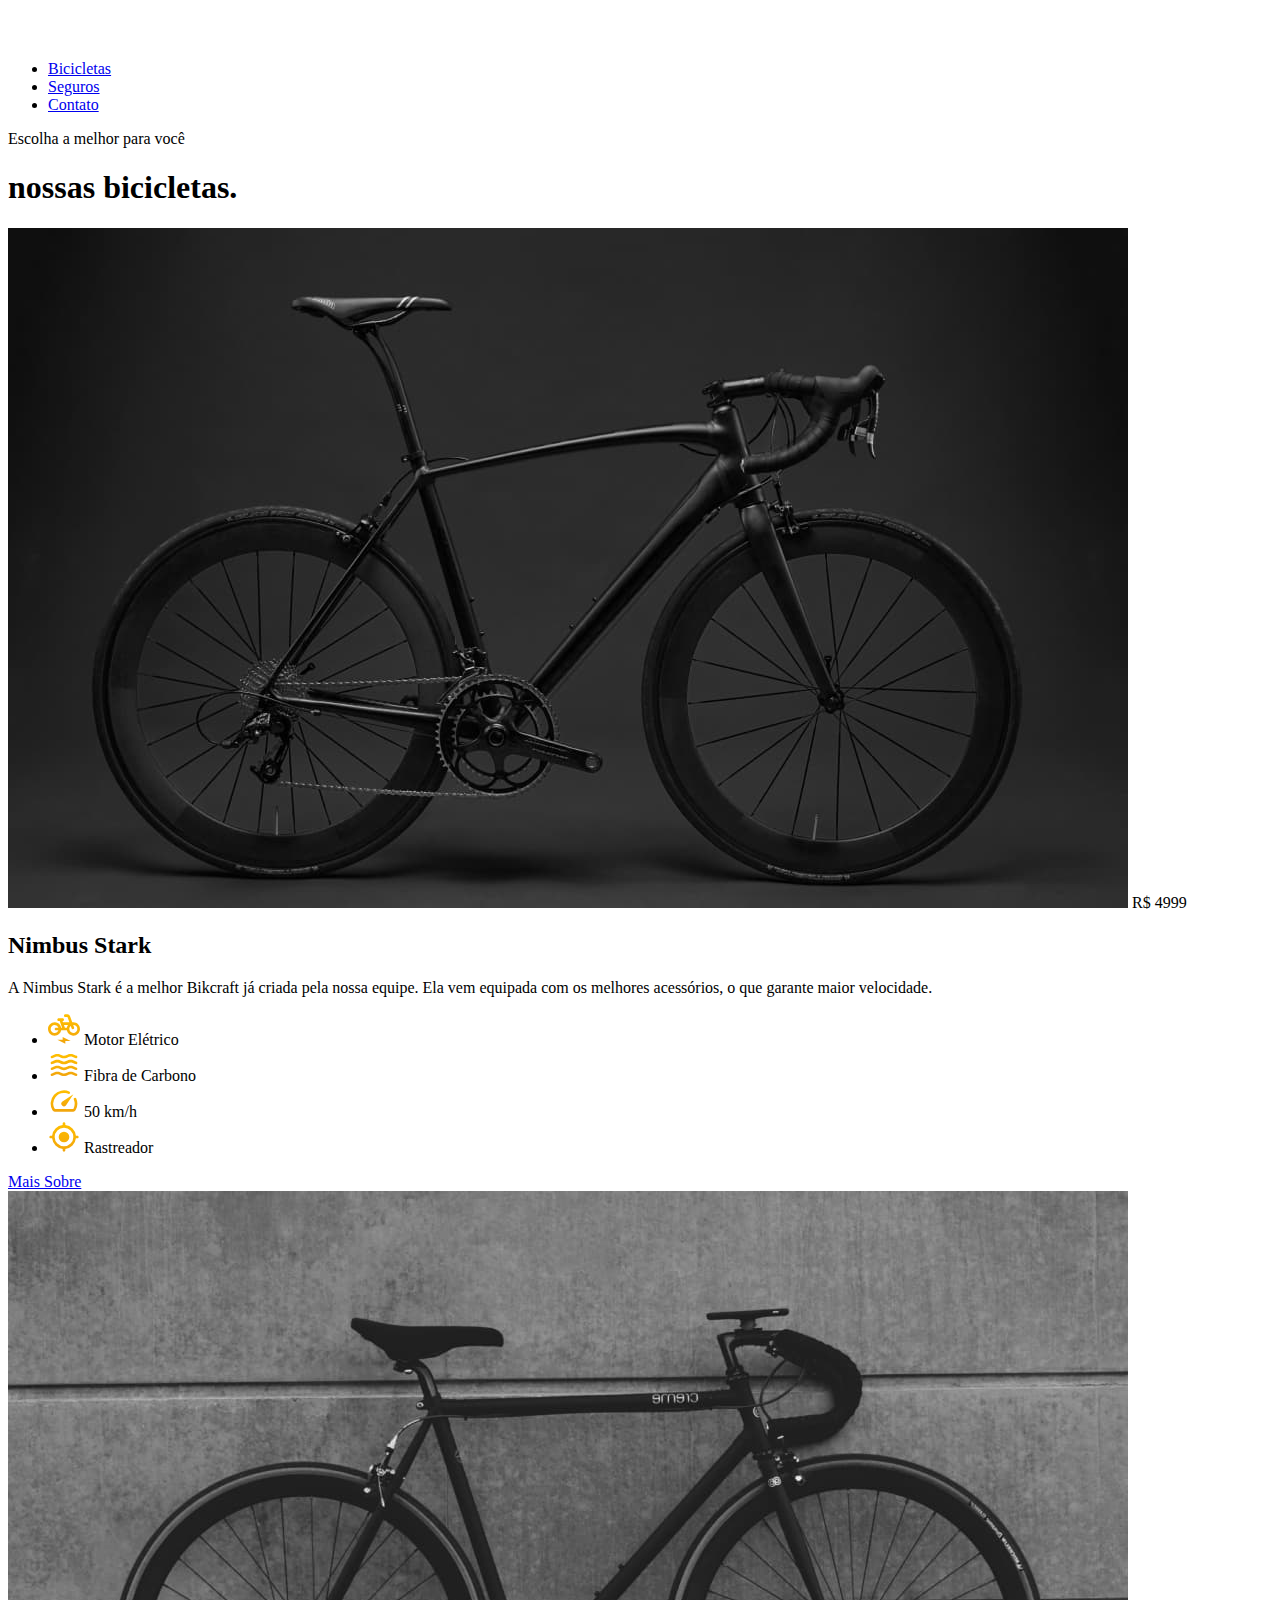
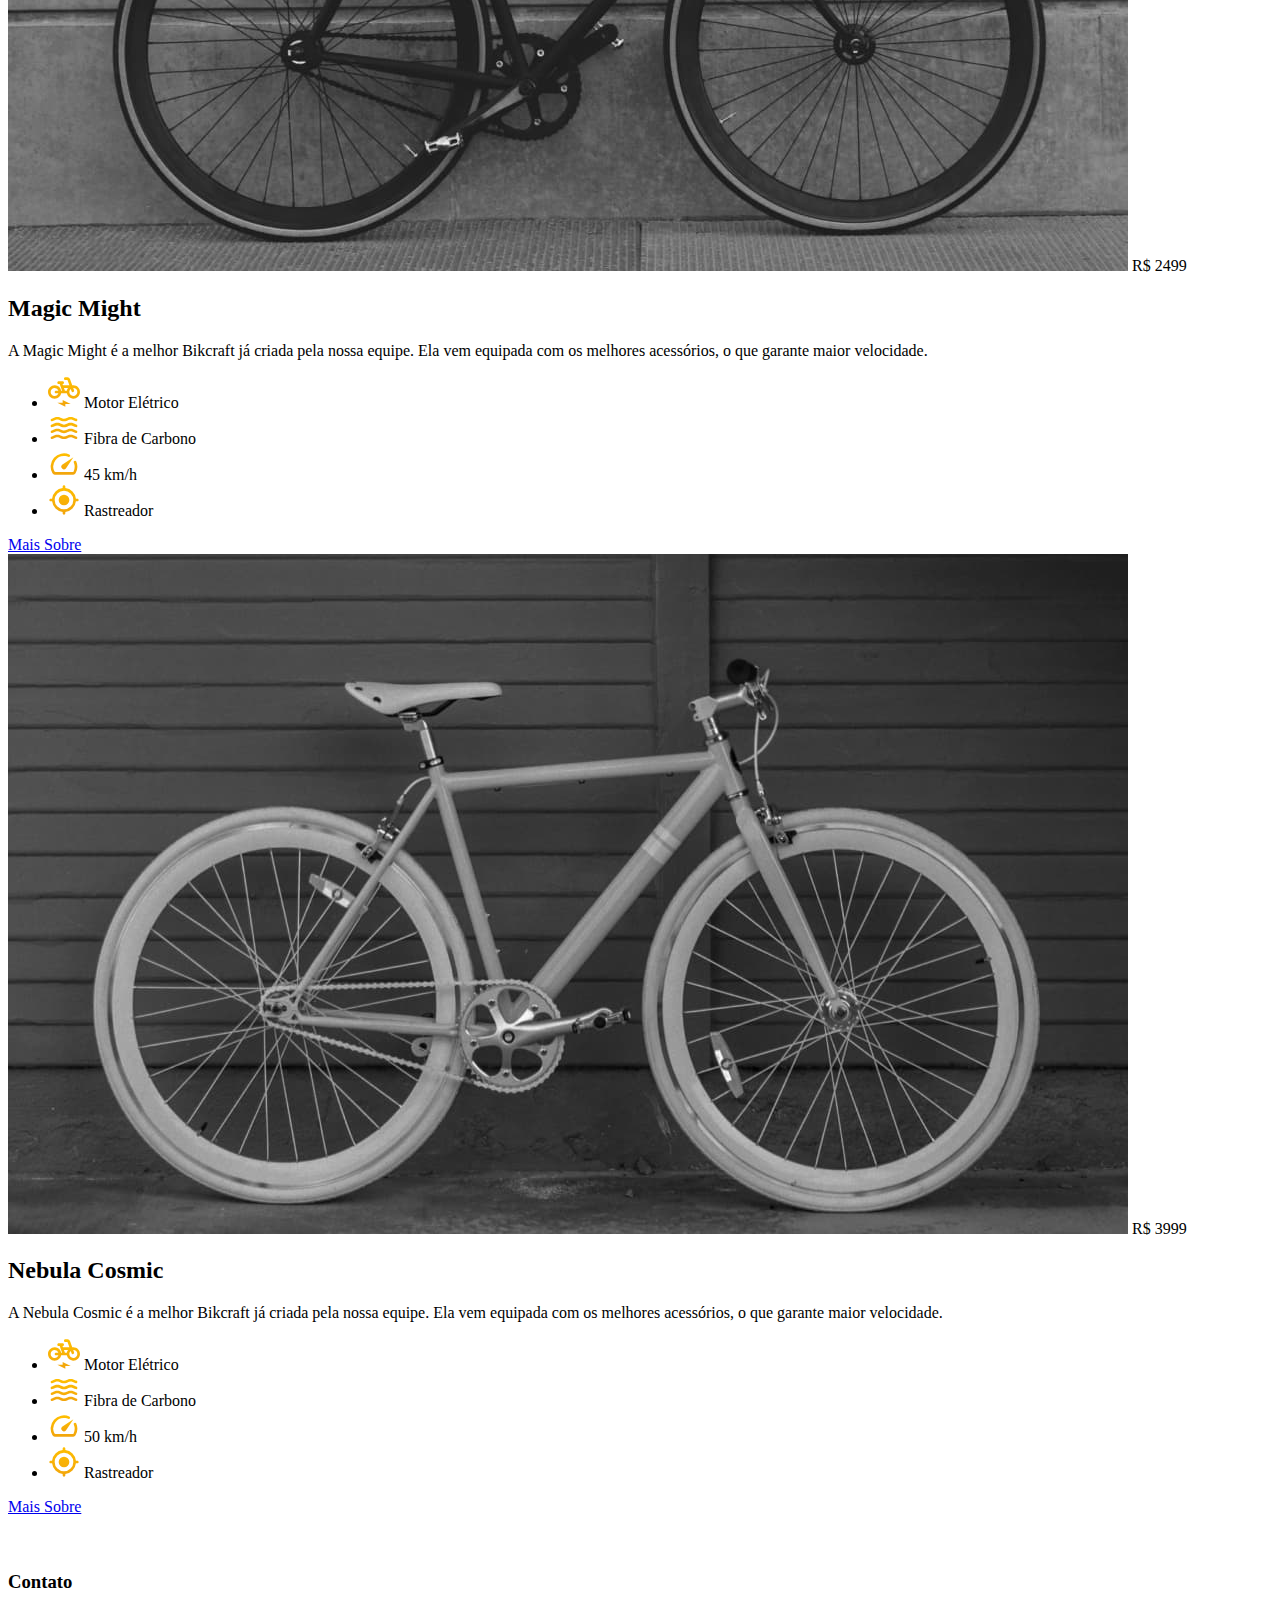
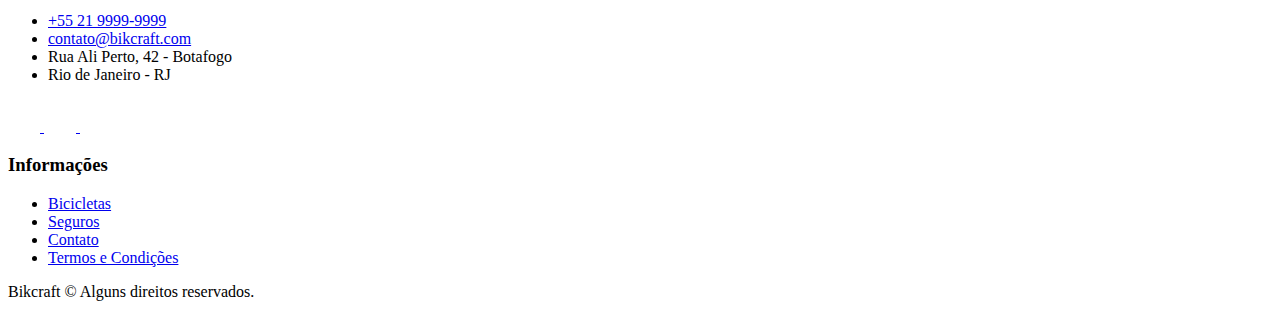
==== bicicletas.html @ 9d9d319c "feat:updates in project" ====
<!DOCTYPE html>
<html lang="pt-br">
  <head>
    <meta charset="UTF-8" />
    <meta name="viewport" content="width=device-width, initial-scale=1.0" />

    <title>Bicicletas | Bikcraft</title>
    <meta name="description" content="Bicicletas" />

    <link rel="stylesheet" href="./css/style.css" />
  </head>

  <body id="bicicletas">
    <header class="header-bg">
      <div class="header container">
        <a href="./">
          <img src="./img/bikcraft.svg" alt="Bikcraft" />
        </a>

        <nav aria-label="primaria">
          <ul class="header-menu font-1-m cor-0">
            <li><a href="./bicicletas.html">Bicicletas</a></li>
            <li><a href="./seguros.html">Seguros</a></li>
            <li><a href="./contato.html">Contato</a></li>
          </ul>
        </nav>
      </div>
    </header>

    <main>
      <div class="titulo-bg">
        <div class="titulo container">
          <p class="font-2-l-b cor-5">Escolha a melhor para você</p>
          <h1 class="font-1-xxl cor-0">
            nossas bicicletas<span class="cor-p1">.</span>
          </h1>
        </div>
      </div>

      <div class="bicicletas container">
        <div class="bicicletas-imagem">
          <img src="./img/bicicletas/nimbus.jpg" alt="Bicicleta preta" />
          <span class="font-2-m cor-0">R$ 4999</span>
        </div>
        <div class="bicicletas-conteudo">
          <h2 class="font-1-xl">Nimbus Stark</h2>
          <p class="font-2-s cor-8">
            A Nimbus Stark é a melhor Bikcraft já criada pela nossa equipe. Ela
            vem equipada com os melhores acessórios, o que garante maior
            velocidade.
          </p>
          <ul class="font-1-m cor-8">
            <li>
              <img src="./img/icones/eletrica.svg" alt="" />
              Motor Elétrico
            </li>
            <li>
              <img src="./img/icones/carbono.svg" alt="" />
              Fibra de Carbono
            </li>
            <li>
              <img src="./img/icones/velocidade.svg" alt="" />
              50 km/h
            </li>
            <li>
              <img src="./img/icones/rastreador.svg" alt="" />
              Rastreador
            </li>
          </ul>
          <a class="botao seta" href="./bicicletas/nimbus.html">Mais Sobre</a>
        </div>
      </div>

      <div class="bicicletas-bg">
        <div class="bicicletas container">
          <div class="bicicletas-imagem">
            <img src="./img/bicicletas/magic.jpg" alt="Bicicleta preta" />
            <span class="font-2-m cor-0">R$ 2499</span>
          </div>
          <div class="bicicletas-conteudo">
            <h2 class="font-1-xl cor-0">Magic Might</h2>
            <p class="font-2-s cor-5">
              A Magic Might é a melhor Bikcraft já criada pela nossa equipe. Ela
              vem equipada com os melhores acessórios, o que garante maior
              velocidade.
            </p>
            <ul class="font-1-m cor-5">
              <li>
                <img src="./img/icones/eletrica.svg" alt="" />
                Motor Elétrico
              </li>
              <li>
                <img src="./img/icones/carbono.svg" alt="" />
                Fibra de Carbono
              </li>
              <li>
                <img src="./img/icones/velocidade.svg" alt="" />
                45 km/h
              </li>
              <li>
                <img src="./img/icones/rastreador.svg" alt="" />
                Rastreador
              </li>
            </ul>
            <a class="botao seta" href="./bicicletas/magic.html">Mais Sobre</a>
          </div>
        </div>
      </div>

      <div class="bicicletas container">
        <div class="bicicletas-imagem">
          <img src="./img/bicicletas/nebula.jpg" alt="Bicicleta preta" />
          <span class="font-2-m cor-0">R$ 3999</span>
        </div>
        <div class="bicicletas-conteudo">
          <h2 class="font-1-xl">Nebula Cosmic</h2>
          <p class="font-2-s cor-8">
            A Nebula Cosmic é a melhor Bikcraft já criada pela nossa equipe. Ela
            vem equipada com os melhores acessórios, o que garante maior
            velocidade.
          </p>
          <ul class="font-1-m cor-8">
            <li>
              <img src="./img/icones/eletrica.svg" alt="" />
              Motor Elétrico
            </li>
            <li>
              <img src="./img/icones/carbono.svg" alt="" />
              Fibra de Carbono
            </li>
            <li>
              <img src="./img/icones/velocidade.svg" alt="" />
              50 km/h
            </li>
            <li>
              <img src="./img/icones/rastreador.svg" alt="" />
              Rastreador
            </li>
          </ul>
          <a class="botao seta" href="./bicicletas/nebula.html">Mais Sobre</a>
        </div>
      </div>
    </main>

    <footer class="footer-bg">
      <div class="footer container">
        <img src="./img/bikcraft.svg" alt="Bikcraft" />
        <div class="footer-contato">
          <h3 class="font-2-l-b cor-0">Contato</h3>
          <ul class="font-2-m cor-5">
            <li><a href="tel:+552199999999">+55 21 9999-9999</a></li>
            <li>
              <a href="mailto:contato@bikcraft.com">contato@bikcraft.com</a>
            </li>
            <li>Rua Ali Perto, 42 - Botafogo</li>
            <li>Rio de Janeiro - RJ</li>
          </ul>
          <div class="footer-redes">
            <a href="./">
              <img src="./img/redes/instagram.svg" alt="Instagram" />
            </a>
            <a href="./">
              <img src="./img/redes/facebook.svg" alt="Facebook" />
            </a>
            <a href="./">
              <img src="./img/redes/youtube.svg" alt="Youtube" />
            </a>
          </div>
        </div>
        <div class="footer-informacoes">
          <h3 class="font-2-l-b cor-0">Informações</h3>
          <nav>
            <ul class="font-1-m cor-5">
              <li><a href="./bicicletas.html">Bicicletas</a></li>
              <li><a href="./seguros.html">Seguros</a></li>
              <li><a href="./contato.html">Contato</a></li>
              <li><a href="./termos.html">Termos e Condições</a></li>
            </ul>
          </nav>
        </div>
        <p class="footer-copy font-2-m cor-6">
          Bikcraft © Alguns direitos reservados.
        </p>
      </div>
    </footer>
  </body>
</html>
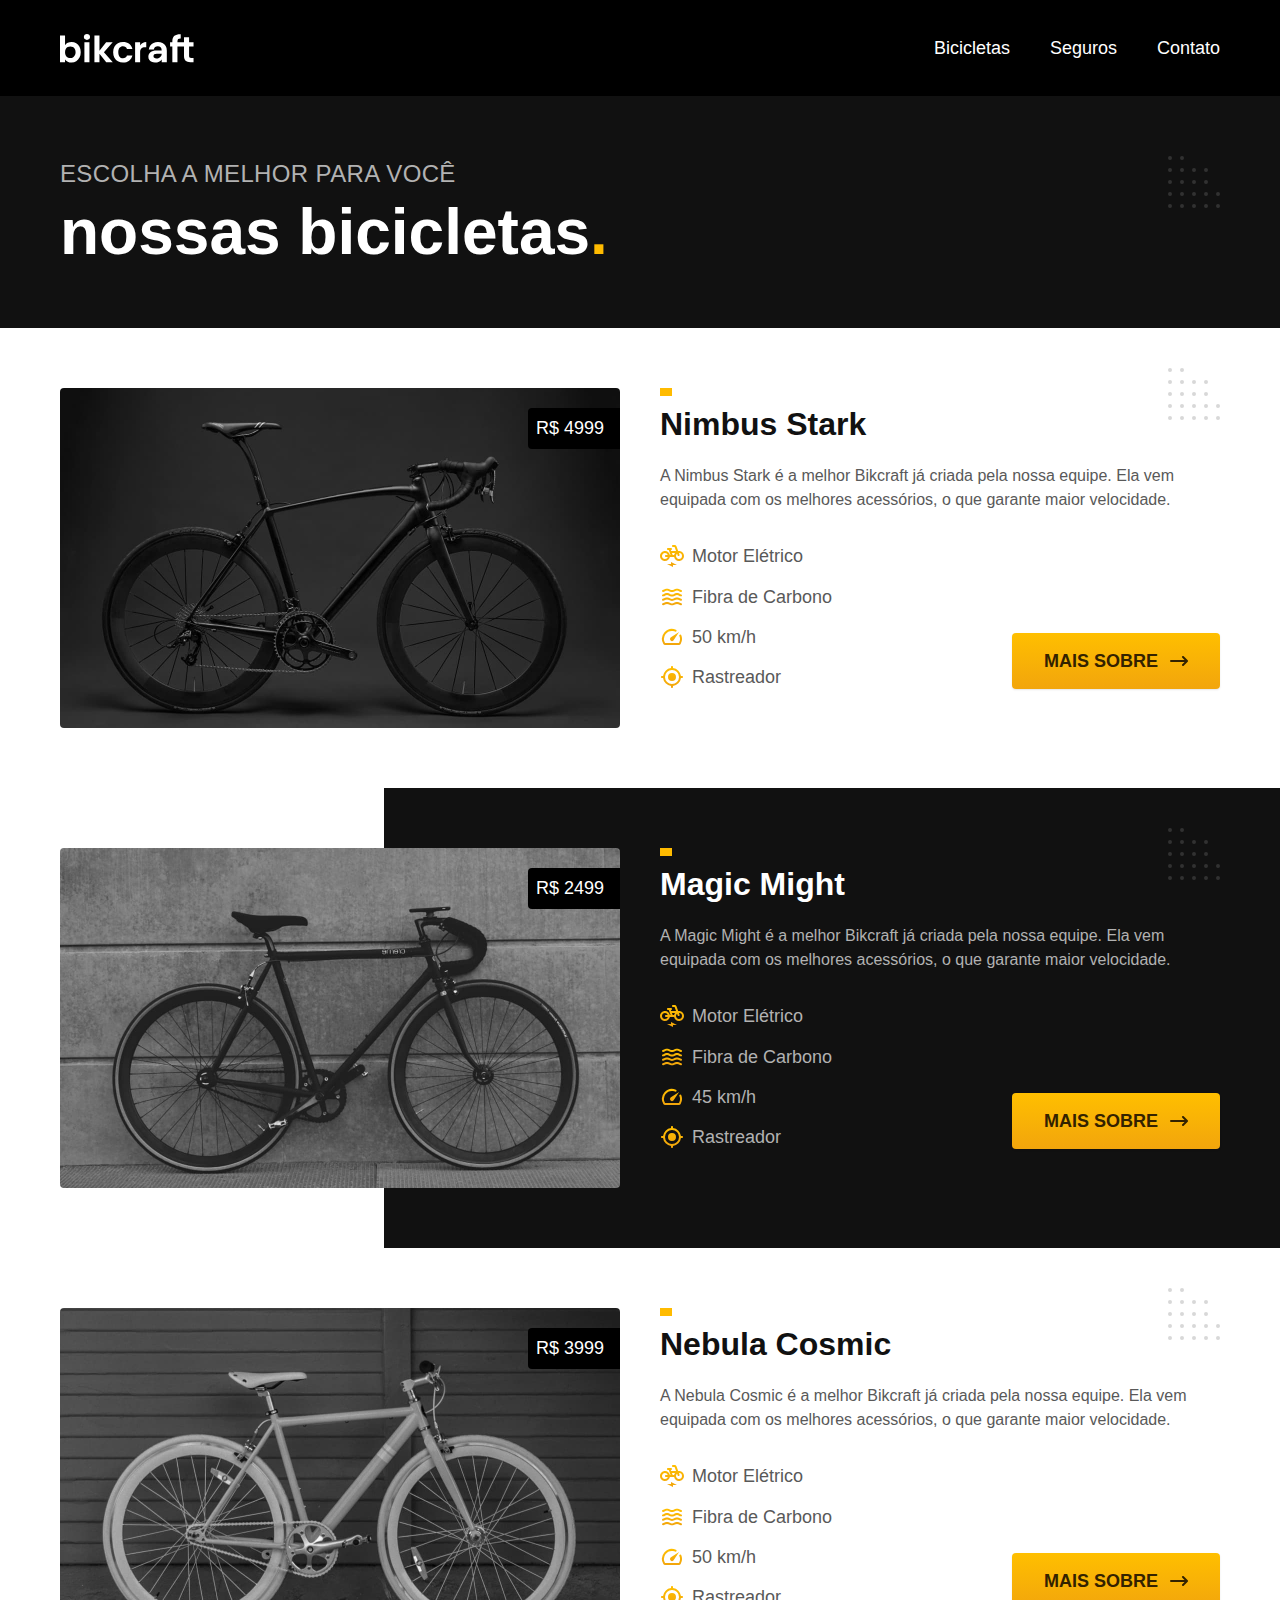
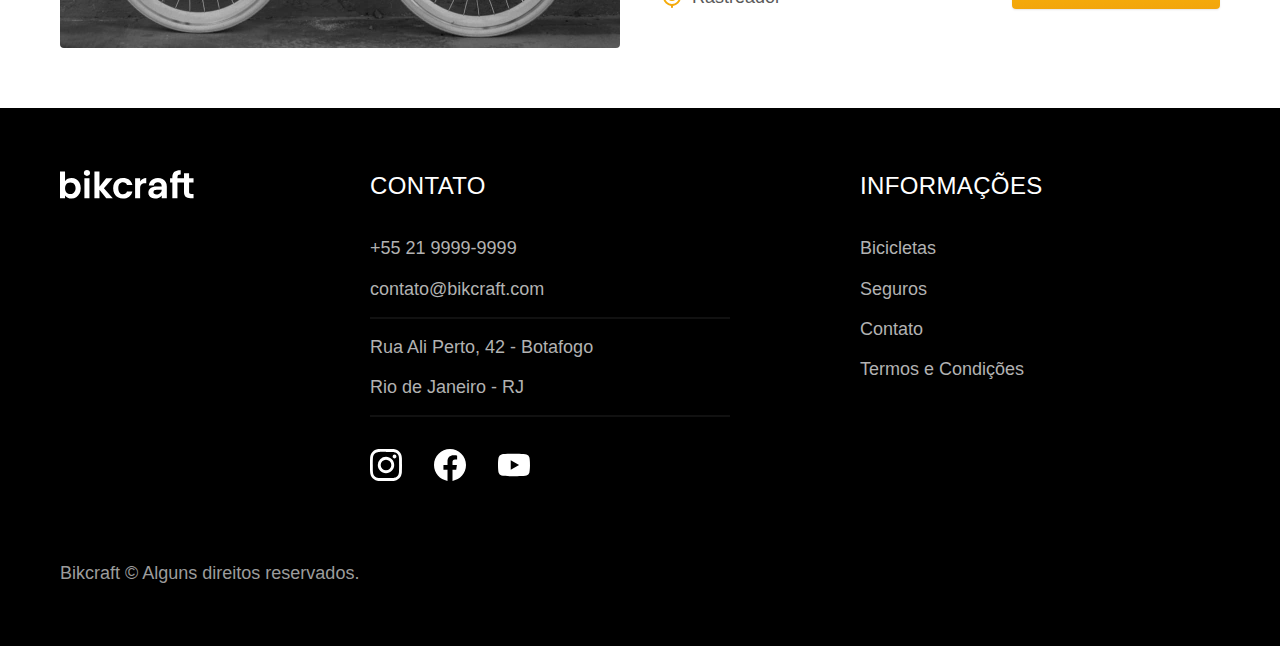
==== commit 95837bbe: "feat:optimizations and improvements" ====
--- a/bicicletas.html
+++ b/bicicletas.html
@@ -7,14 +7,20 @@
     <title>Bicicletas | Bikcraft</title>
     <meta name="description" content="Bicicletas" />
 
-    <link rel="stylesheet" href="./css/style.css" />
+    <link rel="preload" href="CSS/style.css" as="style" />
+    <link rel="stylesheet" href="CSS/style.css" />
   </head>
 
   <body id="bicicletas">
     <header class="header-bg">
       <div class="header container">
         <a href="./">
-          <img src="./img/bikcraft.svg" alt="Bikcraft" />
+          <img
+            src="./img/bikcraft.svg"
+            width="136"
+            height="32"
+            alt="Bikcraft"
+          />
         </a>
 
         <nav aria-label="primaria">
@@ -39,7 +45,12 @@
 
       <div class="bicicletas container">
         <div class="bicicletas-imagem">
-          <img src="./img/bicicletas/nimbus.jpg" alt="Bicicleta preta" />
+          <img
+            src="./img/bicicletas/nimbus.jpg"
+            width="1120"
+            height="680"
+            alt="Bicicleta preta"
+          />
           <span class="font-2-m cor-0">R$ 4999</span>
         </div>
         <div class="bicicletas-conteudo">
@@ -51,19 +62,39 @@
           </p>
           <ul class="font-1-m cor-8">
             <li>
-              <img src="./img/icones/eletrica.svg" alt="" />
+              <img
+                src="./img/icones/eletrica.svg"
+                width="32"
+                height="32"
+                alt=""
+              />
               Motor Elétrico
             </li>
             <li>
-              <img src="./img/icones/carbono.svg" alt="" />
+              <img
+                src="./img/icones/carbono.svg"
+                width="32"
+                height="32"
+                alt=""
+              />
               Fibra de Carbono
             </li>
             <li>
-              <img src="./img/icones/velocidade.svg" alt="" />
+              <img
+                src="./img/icones/velocidade.svg"
+                width="32"
+                height="32"
+                alt=""
+              />
               50 km/h
             </li>
             <li>
-              <img src="./img/icones/rastreador.svg" alt="" />
+              <img
+                src="./img/icones/rastreador.svg"
+                width="32"
+                height="32"
+                alt=""
+              />
               Rastreador
             </li>
           </ul>
@@ -74,7 +105,12 @@
       <div class="bicicletas-bg">
         <div class="bicicletas container">
           <div class="bicicletas-imagem">
-            <img src="./img/bicicletas/magic.jpg" alt="Bicicleta preta" />
+            <img
+              src="./img/bicicletas/magic.jpg"
+              width="1120"
+              height="680"
+              alt="Bicicleta preta"
+            />
             <span class="font-2-m cor-0">R$ 2499</span>
           </div>
           <div class="bicicletas-conteudo">
@@ -86,19 +122,39 @@
             </p>
             <ul class="font-1-m cor-5">
               <li>
-                <img src="./img/icones/eletrica.svg" alt="" />
+                <img
+                  src="./img/icones/eletrica.svg"
+                  width="32"
+                  height="32"
+                  alt=""
+                />
                 Motor Elétrico
               </li>
               <li>
-                <img src="./img/icones/carbono.svg" alt="" />
+                <img
+                  src="./img/icones/carbono.svg"
+                  width="32"
+                  height="32"
+                  alt=""
+                />
                 Fibra de Carbono
               </li>
               <li>
-                <img src="./img/icones/velocidade.svg" alt="" />
+                <img
+                  src="./img/icones/velocidade.svg"
+                  width="32"
+                  height="32"
+                  alt=""
+                />
                 45 km/h
               </li>
               <li>
-                <img src="./img/icones/rastreador.svg" alt="" />
+                <img
+                  src="./img/icones/rastreador.svg"
+                  width="32"
+                  height="32"
+                  alt=""
+                />
                 Rastreador
               </li>
             </ul>
@@ -109,7 +165,12 @@
 
       <div class="bicicletas container">
         <div class="bicicletas-imagem">
-          <img src="./img/bicicletas/nebula.jpg" alt="Bicicleta preta" />
+          <img
+            src="./img/bicicletas/nebula.jpg"
+            width="1120"
+            height="680"
+            alt="Bicicleta preta"
+          />
           <span class="font-2-m cor-0">R$ 3999</span>
         </div>
         <div class="bicicletas-conteudo">
@@ -121,19 +182,39 @@
           </p>
           <ul class="font-1-m cor-8">
             <li>
-              <img src="./img/icones/eletrica.svg" alt="" />
+              <img
+                src="./img/icones/eletrica.svg"
+                width="32"
+                height="32"
+                alt=""
+              />
               Motor Elétrico
             </li>
             <li>
-              <img src="./img/icones/carbono.svg" alt="" />
+              <img
+                src="./img/icones/carbono.svg"
+                width="32"
+                height="32"
+                alt=""
+              />
               Fibra de Carbono
             </li>
             <li>
-              <img src="./img/icones/velocidade.svg" alt="" />
+              <img
+                src="./img/icones/velocidade.svg"
+                width="32"
+                height="32"
+                alt=""
+              />
               50 km/h
             </li>
             <li>
-              <img src="./img/icones/rastreador.svg" alt="" />
+              <img
+                src="./img/icones/rastreador.svg"
+                width="32"
+                height="32"
+                alt=""
+              />
               Rastreador
             </li>
           </ul>
@@ -144,7 +225,7 @@
 
     <footer class="footer-bg">
       <div class="footer container">
-        <img src="./img/bikcraft.svg" alt="Bikcraft" />
+        <img src="./img/bikcraft.svg" width="136" height="32" alt="Bikcraft" />
         <div class="footer-contato">
           <h3 class="font-2-l-b cor-0">Contato</h3>
           <ul class="font-2-m cor-5">
@@ -157,13 +238,28 @@
           </ul>
           <div class="footer-redes">
             <a href="./">
-              <img src="./img/redes/instagram.svg" alt="Instagram" />
+              <img
+                src="./img/redes/instagram.svg"
+                width="32"
+                height="32"
+                alt="Instagram"
+              />
             </a>
             <a href="./">
-              <img src="./img/redes/facebook.svg" alt="Facebook" />
+              <img
+                src="./img/redes/facebook.svg"
+                width="32"
+                height="32"
+                alt="Facebook"
+              />
             </a>
             <a href="./">
-              <img src="./img/redes/youtube.svg" alt="Youtube" />
+              <img
+                src="./img/redes/youtube.svg"
+                width="32"
+                height="32"
+                alt="Youtube"
+              />
             </a>
           </div>
         </div>
--- a/CSS/style.css
+++ b/CSS/style.css
@@ -0,0 +1,38 @@
+@import './global/global.css';
+@import './utilidades/tipografia.css';
+@import './utilidades/cores.css';
+@import './global/header.css';
+@import './global/footer.css';
+
+/* Utilidades */
+@import './utilidades/componentes.css';
+@import './utilidades/formulario.css';
+
+/* Home */
+@import './home/introducao.css';
+@import './home/tecnologia.css';
+@import './home/parceiros.css';
+@import './home/depoimento.css';
+
+/* Bicletas */
+@import './bicicletas/bicicletas-lista.css';
+@import './bicicletas/bicicletas.css';
+
+/* Bicleta */
+@import './bicicleta/bicicleta.css';
+@import './bicicleta/seguro.css';
+
+/* Seguros */
+@import './seguros/seguros.css';
+@import './seguros/vantagens.css';
+@import './seguros/perguntas.css';
+
+/* Contato */
+@import './contato/contato.css';
+@import './contato/lojas.css';
+
+/* Termos */
+@import './termos/termos.css';
+
+/* Orcamento */
+@import './orcamento/orcamento.css';
--- a/CSS/style.css
+++ b/CSS/style.css
@@ -0,0 +1,38 @@
+@import './global/global.css';
+@import './utilidades/tipografia.css';
+@import './utilidades/cores.css';
+@import './global/header.css';
+@import './global/footer.css';
+
+/* Utilidades */
+@import './utilidades/componentes.css';
+@import './utilidades/formulario.css';
+
+/* Home */
+@import './home/introducao.css';
+@import './home/tecnologia.css';
+@import './home/parceiros.css';
+@import './home/depoimento.css';
+
+/* Bicletas */
+@import './bicicletas/bicicletas-lista.css';
+@import './bicicletas/bicicletas.css';
+
+/* Bicleta */
+@import './bicicleta/bicicleta.css';
+@import './bicicleta/seguro.css';
+
+/* Seguros */
+@import './seguros/seguros.css';
+@import './seguros/vantagens.css';
+@import './seguros/perguntas.css';
+
+/* Contato */
+@import './contato/contato.css';
+@import './contato/lojas.css';
+
+/* Termos */
+@import './termos/termos.css';
+
+/* Orcamento */
+@import './orcamento/orcamento.css';
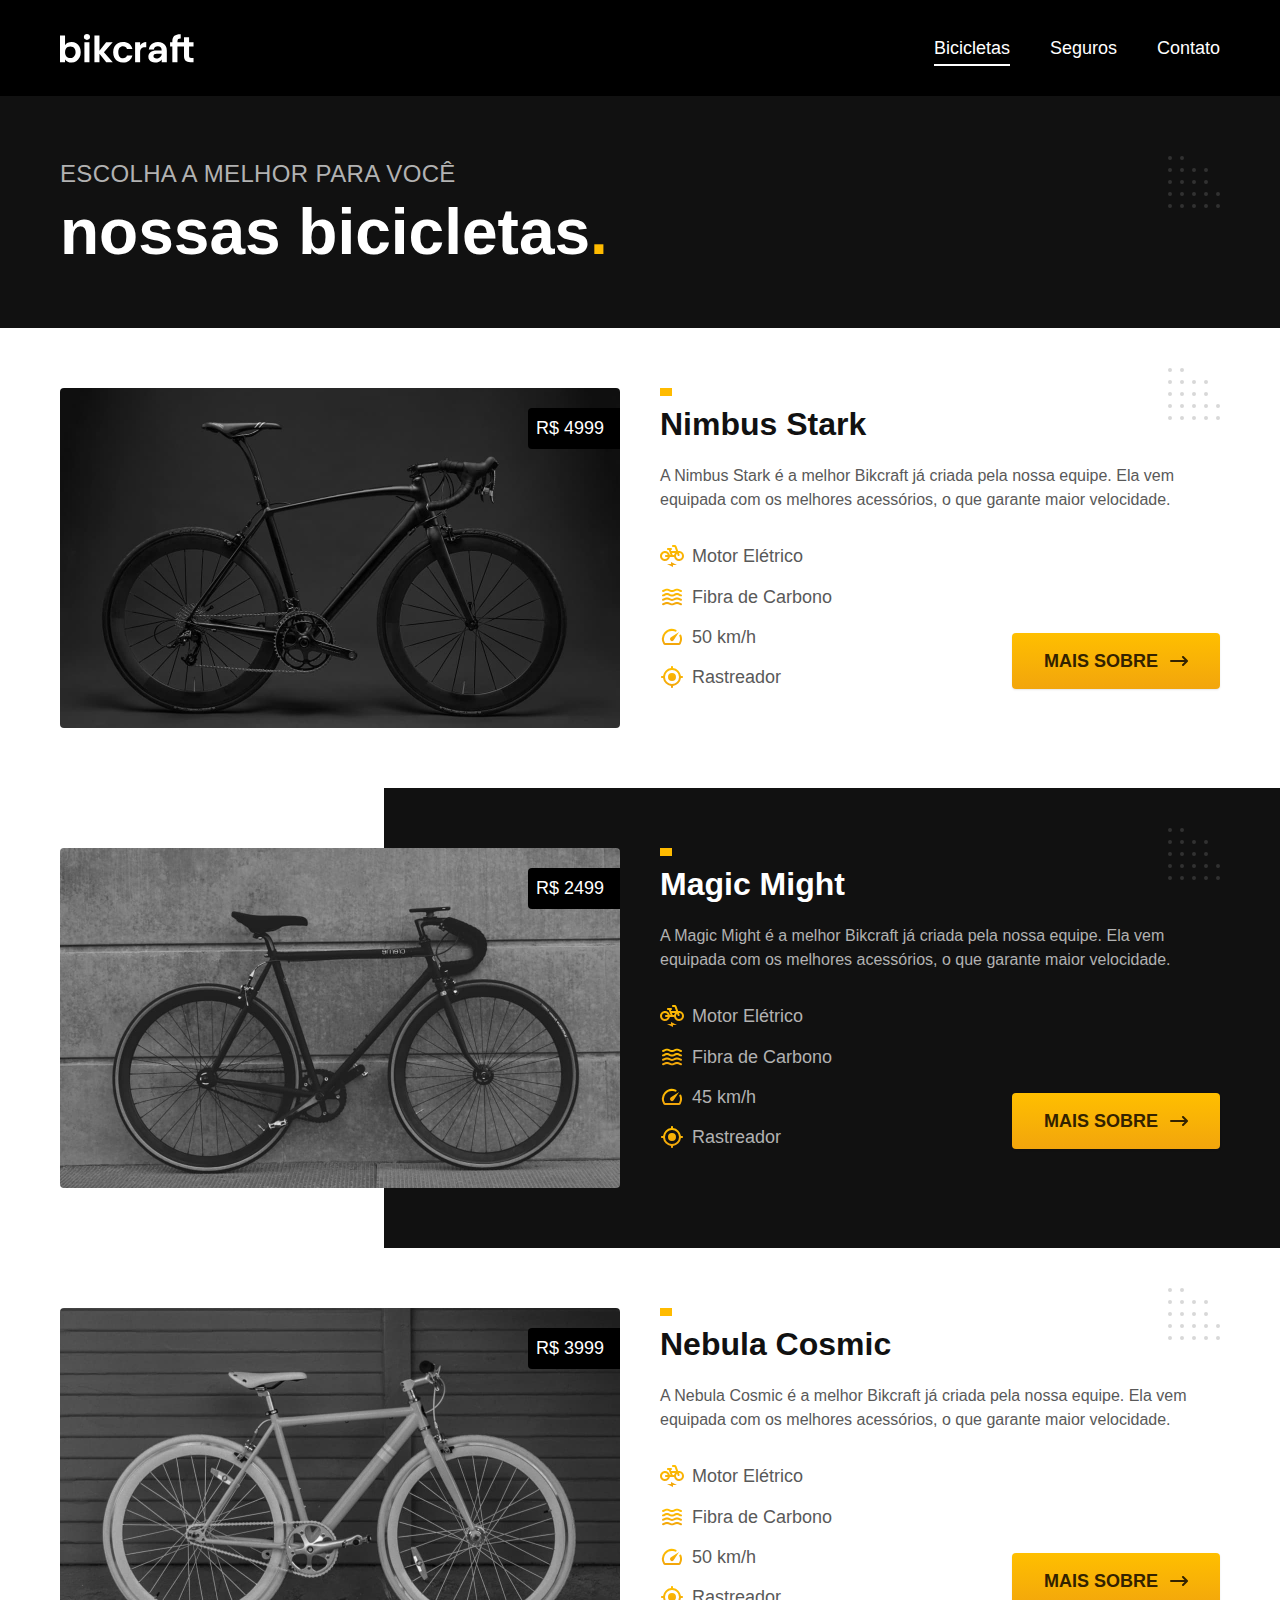
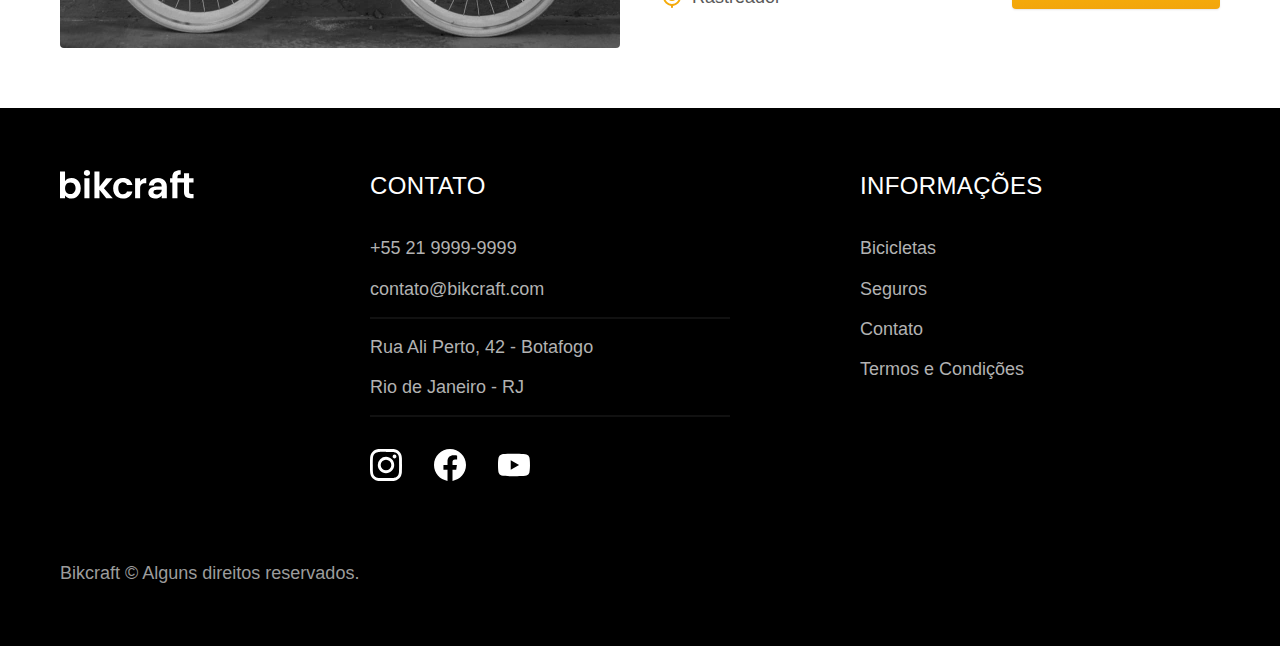
==== commit 505e500a: "feat: includin JS in project - menuActive" ====
--- a/bicicletas.html
+++ b/bicicletas.html
@@ -279,5 +279,6 @@
         </p>
       </div>
     </footer>
+    <script src="./js/script.js"></script>
   </body>
 </html>
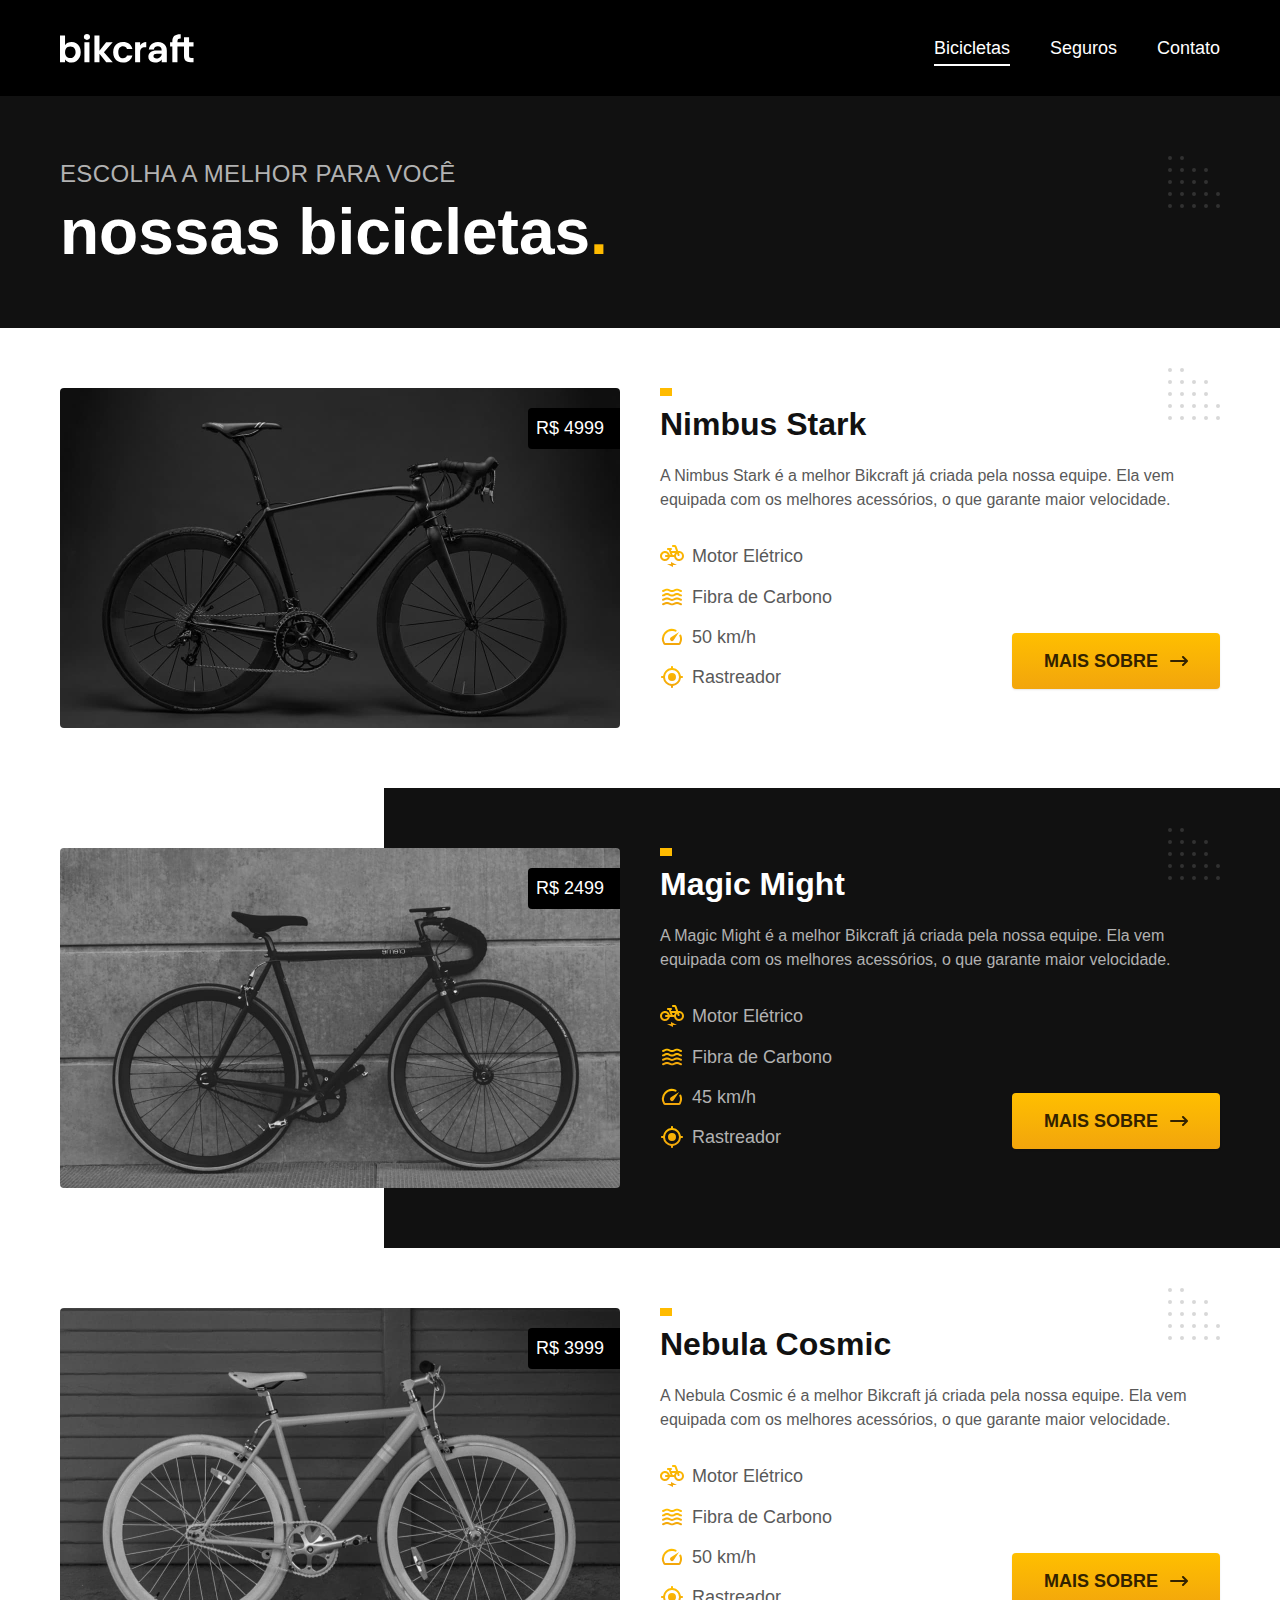
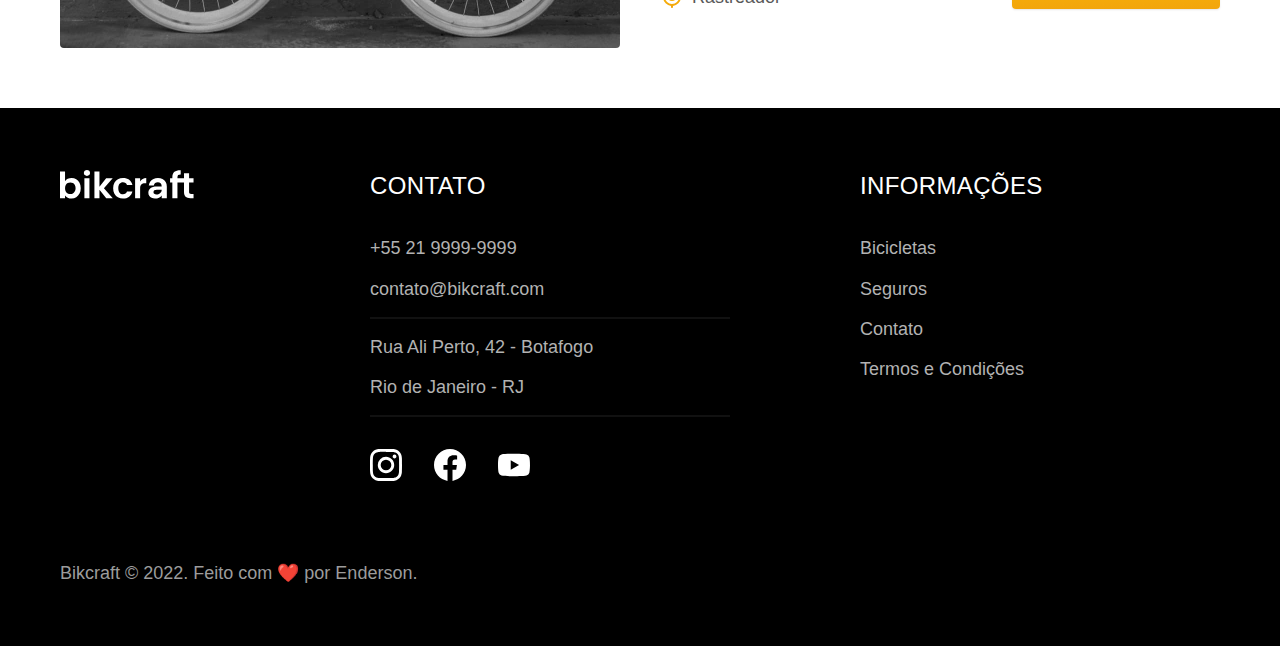
==== commit fe295de1: "feat: little modifications in-bicicletas" ====
--- a/bicicletas.html
+++ b/bicicletas.html
@@ -7,8 +7,9 @@
     <title>Bicicletas | Bikcraft</title>
     <meta name="description" content="Bicicletas" />
 
-    <link rel="preload" href="CSS/style.css" as="style" />
-    <link rel="stylesheet" href="CSS/style.css" />
+    <link rel="icon" href="./favicon.svg" type="image/svg+xml" />
+    <link rel="preload" href="./CSS/style.css" as="style" />
+    <link rel="stylesheet" href="./CSS/style.css" />
   </head>
 
   <body id="bicicletas">
@@ -275,10 +276,10 @@
           </nav>
         </div>
         <p class="footer-copy font-2-m cor-6">
-          Bikcraft © Alguns direitos reservados.
+          Bikcraft © 2022. Feito com ❤️ por Enderson.
         </p>
       </div>
     </footer>
-    <script src="./js/script.js"></script>
+    <script src="./js/script.js" type="module"></script>
   </body>
 </html>
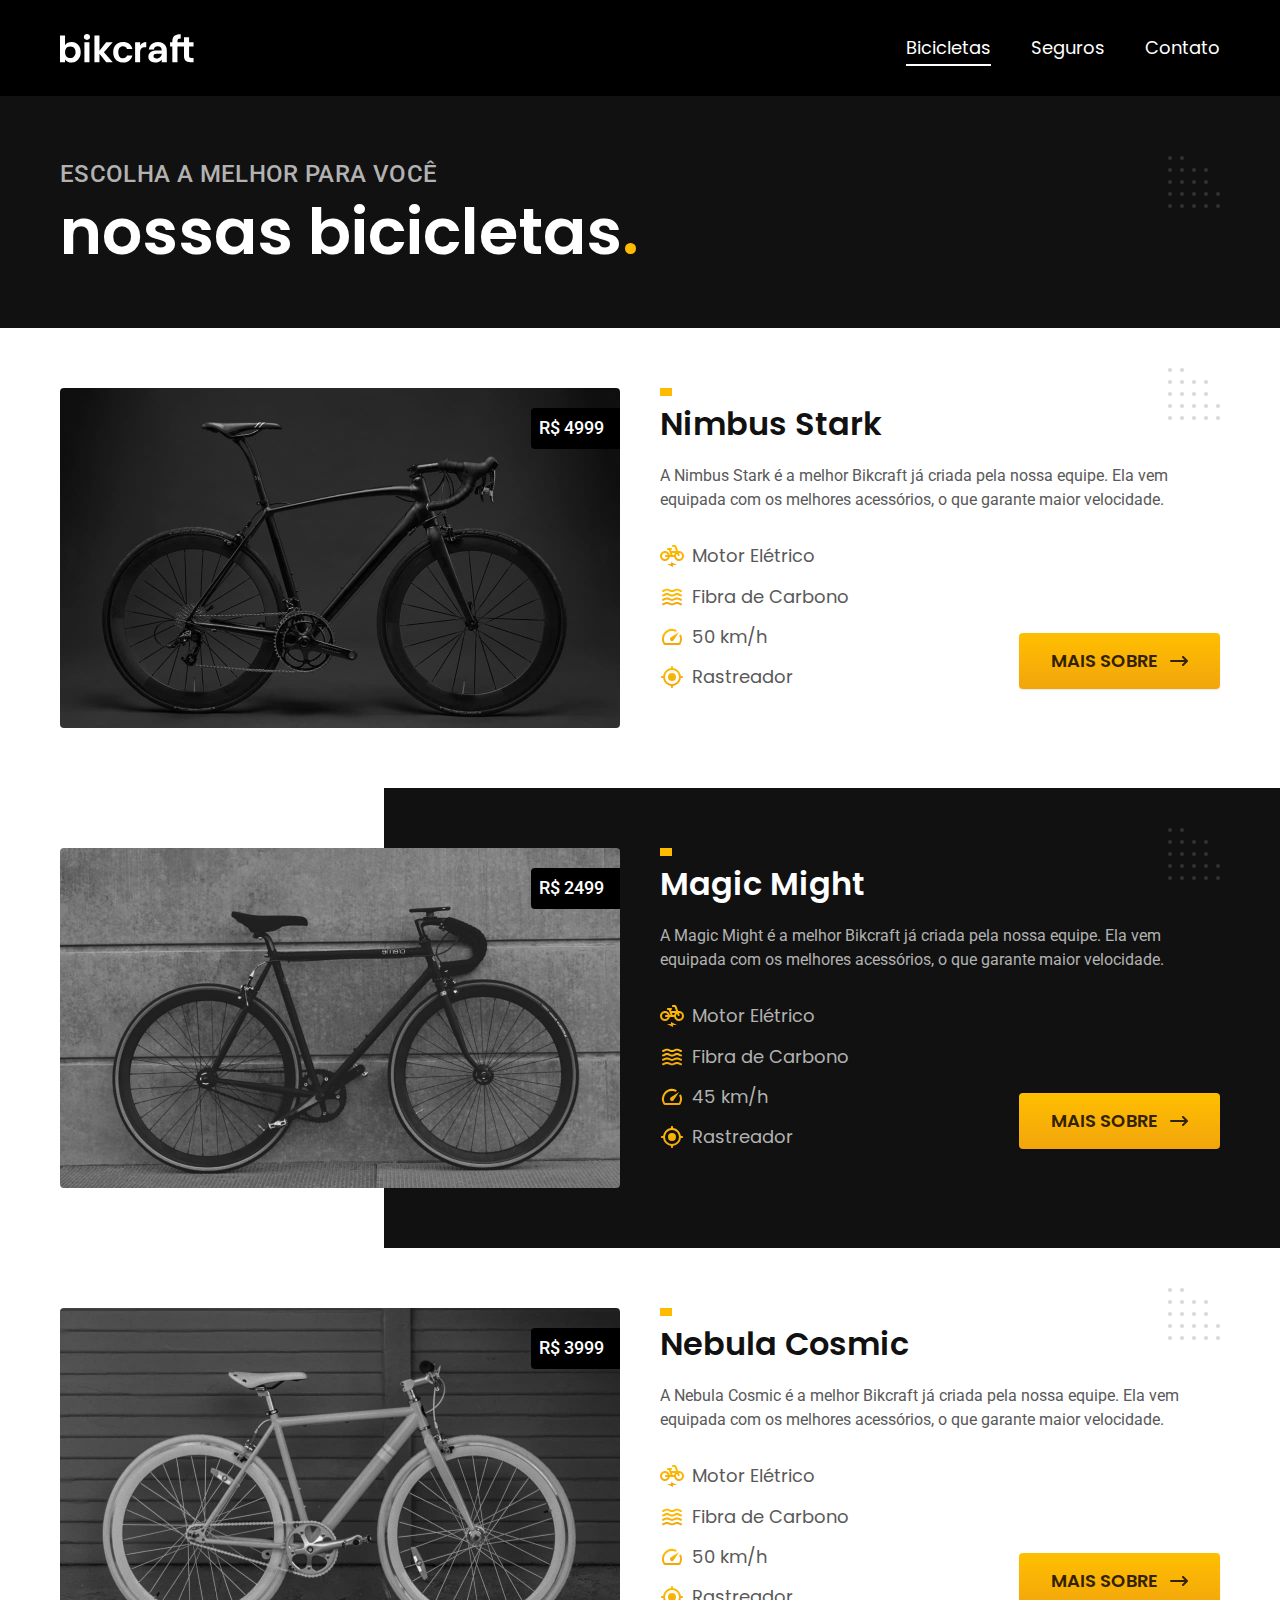
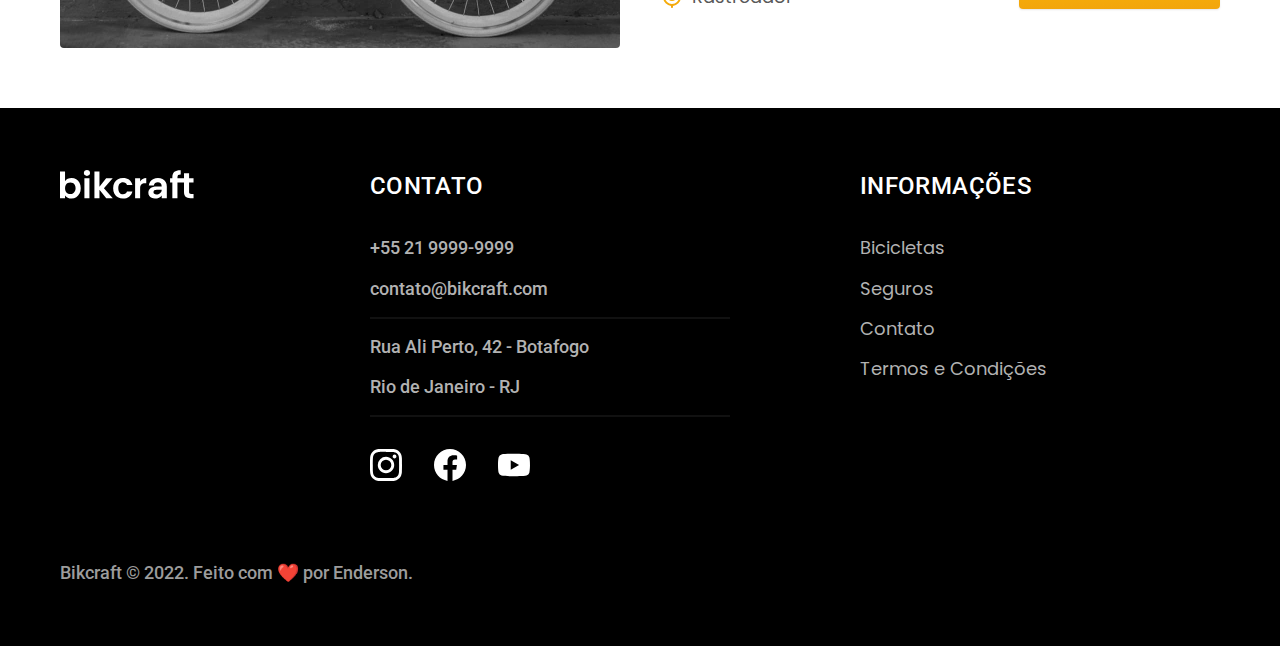
==== commit 1a85590c: "feat: added font-bicicletas" ====
--- a/bicicletas.html
+++ b/bicicletas.html
@@ -10,6 +10,15 @@
     <link rel="icon" href="./favicon.svg" type="image/svg+xml" />
     <link rel="preload" href="./CSS/style.css" as="style" />
     <link rel="stylesheet" href="./CSS/style.css" />
+    <link rel="preconnect" href="https://fonts.googleapis.com" />
+    <link rel="preconnect" href="https://fonts.gstatic.com" crossorigin />
+    <link
+      href="https://fonts.googleapis.com/css2?family=Merriweather:ital,wght@1,900&family=Poppins:wght@400;600&family=Roboto:wght@400;500&display=swap"
+      rel="stylesheet"
+    />
+    <script>
+      document.documentElement.classList.add('js');
+    </script>
   </head>
 
   <body id="bicicletas">
@@ -36,7 +45,7 @@
 
     <main>
       <div class="titulo-bg">
-        <div class="titulo container">
+        <div class="titulo container fadeInLeft" data-anime="200">
           <p class="font-2-l-b cor-5">Escolha a melhor para você</p>
           <h1 class="font-1-xxl cor-0">
             nossas bicicletas<span class="cor-p1">.</span>
@@ -280,6 +289,7 @@
         </p>
       </div>
     </footer>
+    <script src="./js/plugins/simple-anime.js"></script>
     <script src="./js/script.js" type="module"></script>
   </body>
 </html>
--- a/CSS/style.css
+++ b/CSS/style.css
@@ -7,6 +7,7 @@
 /* Utilidades */
 @import './utilidades/componentes.css';
 @import './utilidades/formulario.css';
+@import './utilidades/animacao.css';
 
 /* Home */
 @import './home/introducao.css';
--- a/CSS/style.css
+++ b/CSS/style.css
@@ -7,6 +7,7 @@
 /* Utilidades */
 @import './utilidades/componentes.css';
 @import './utilidades/formulario.css';
+@import './utilidades/animacao.css';
 
 /* Home */
 @import './home/introducao.css';
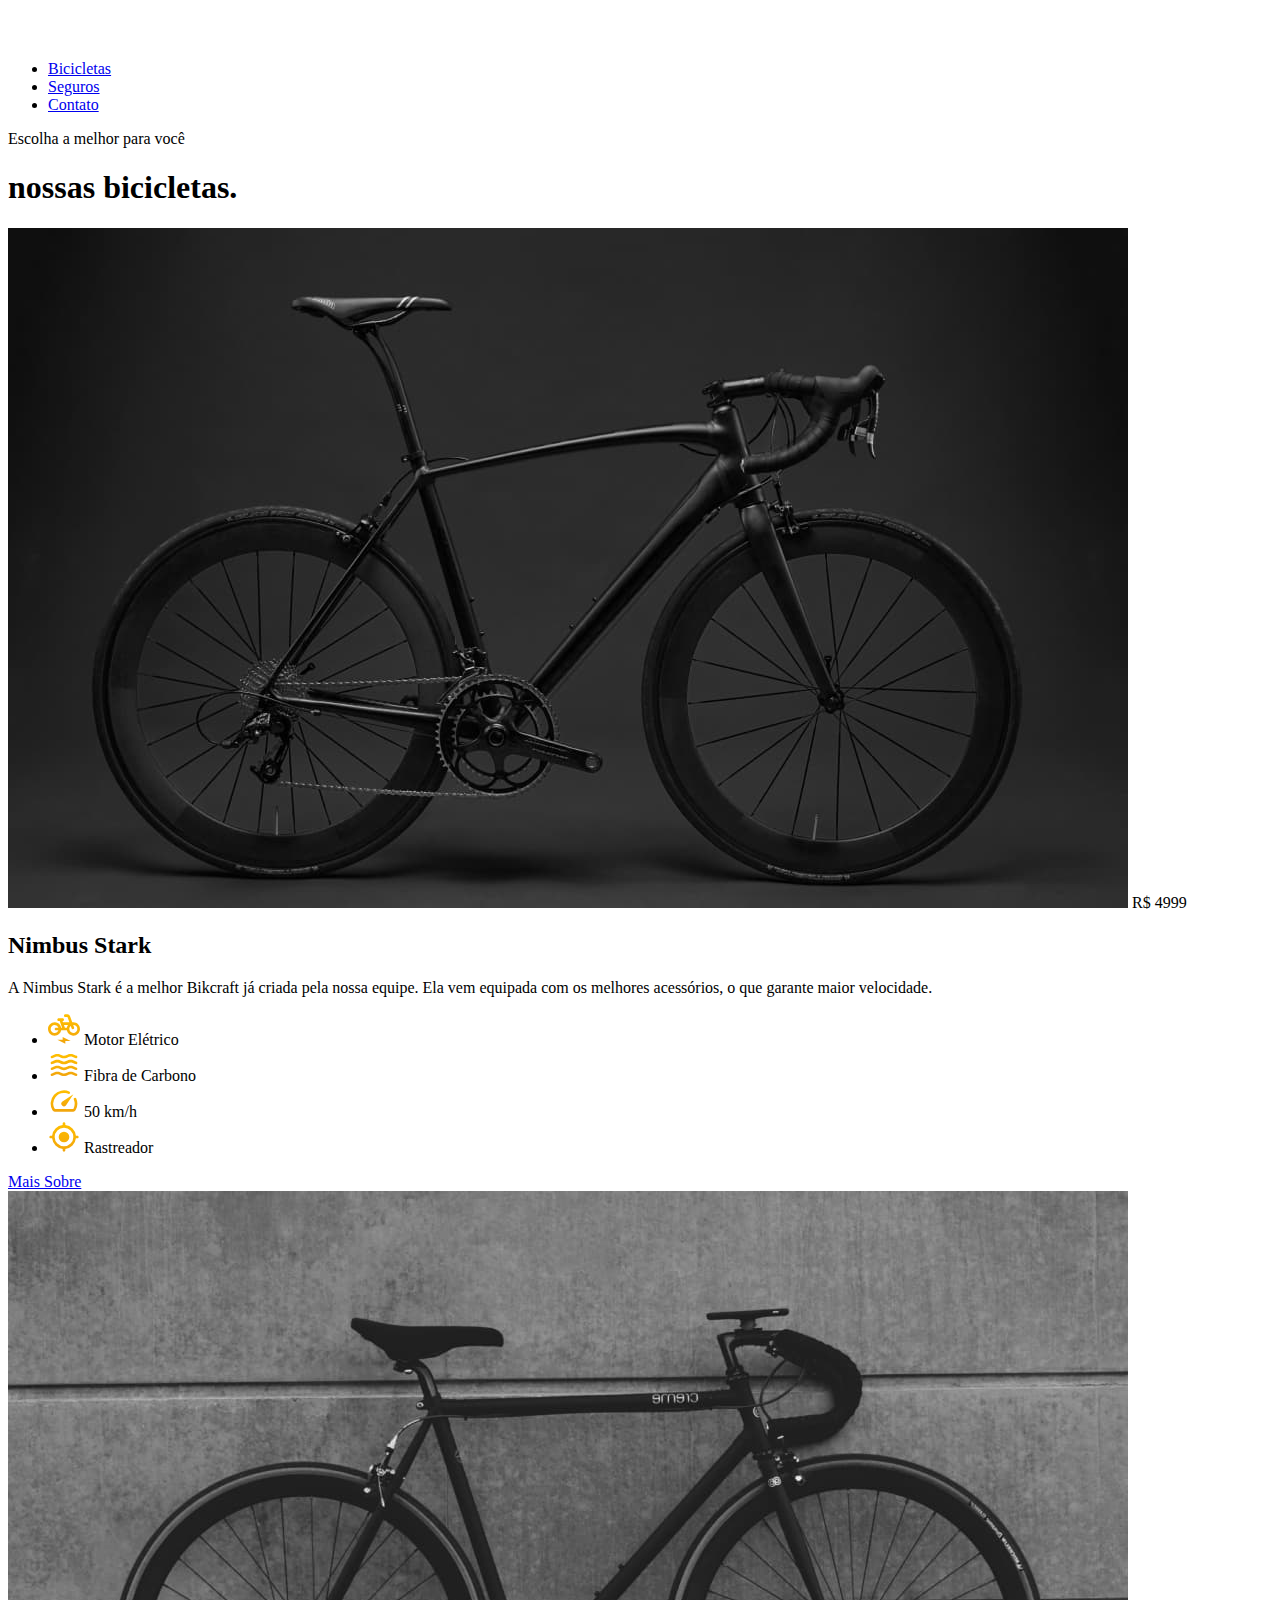
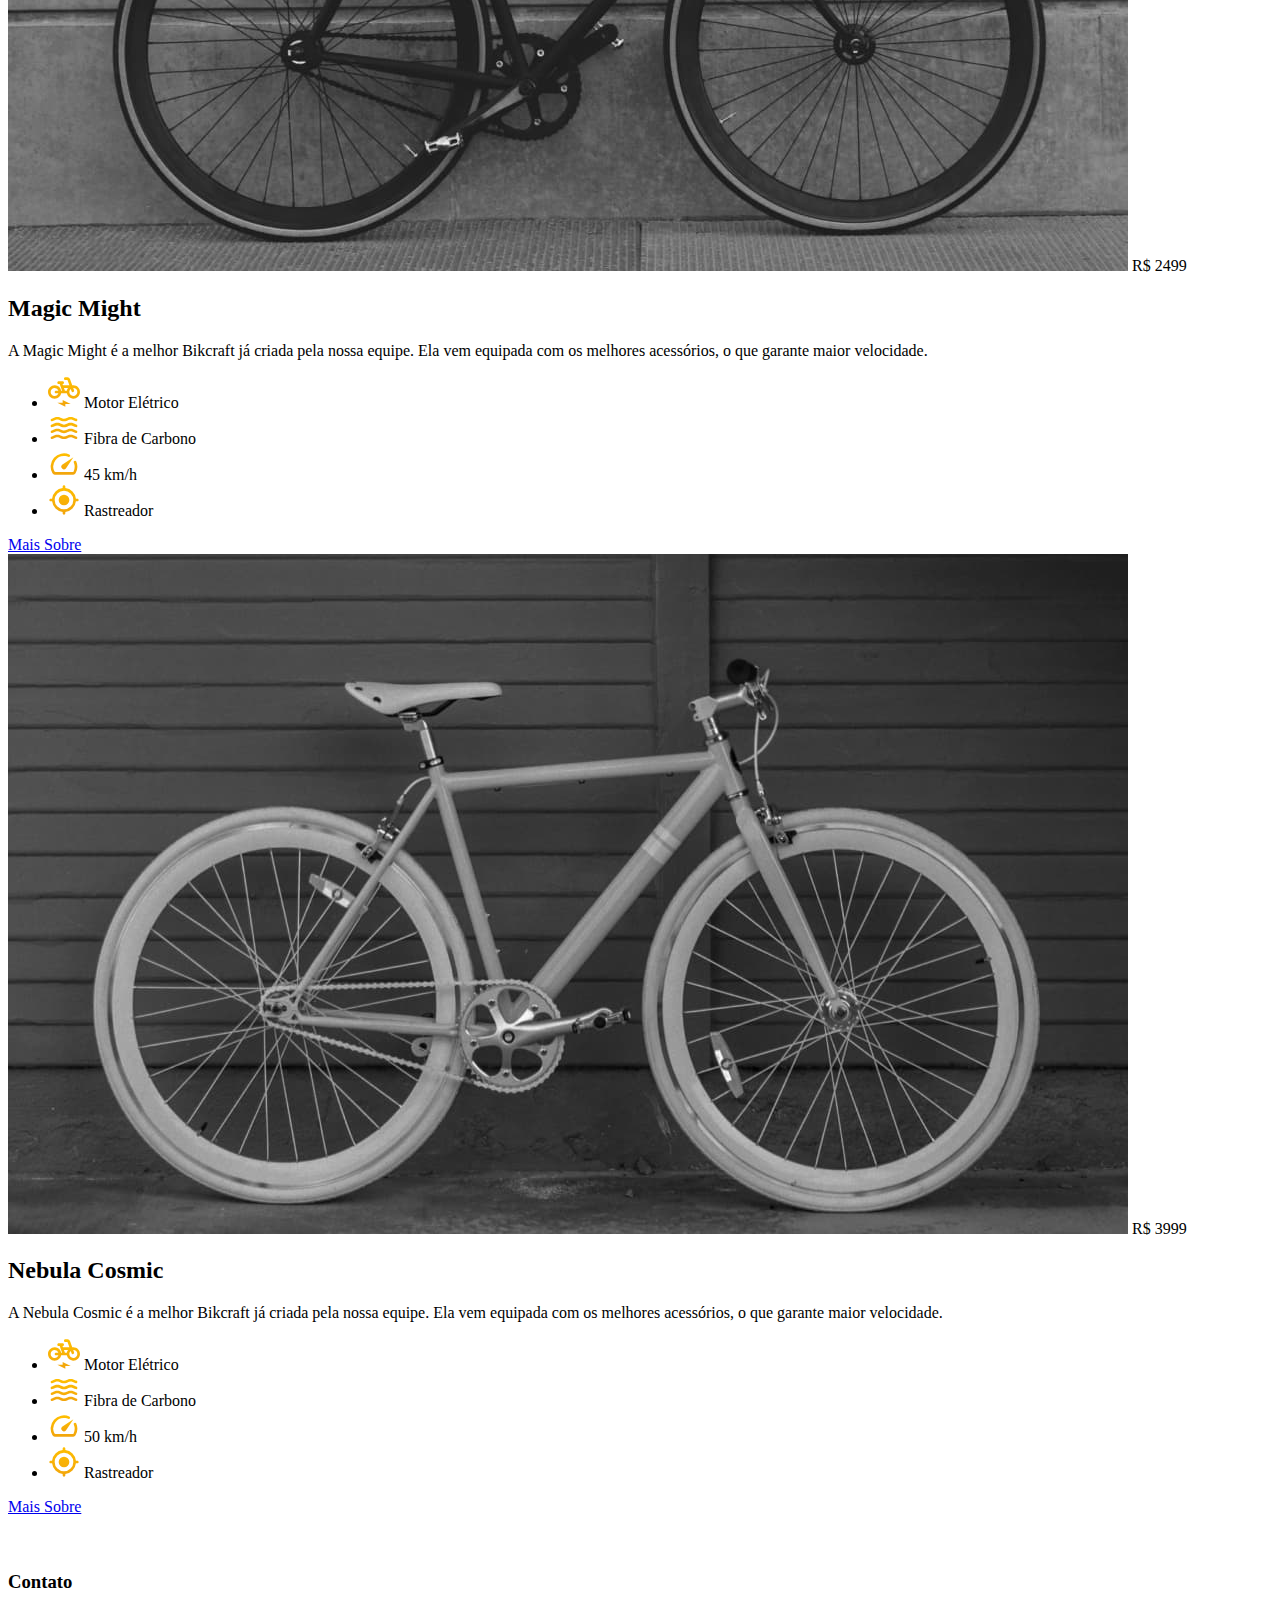
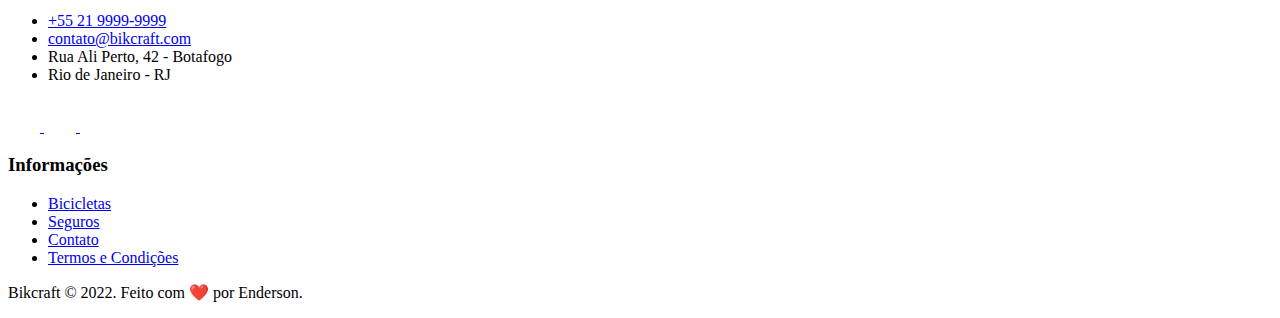
==== commit 8f2aa06e: "feat: optimized for production" ====
--- a/bicicletas.html
+++ b/bicicletas.html
@@ -8,8 +8,8 @@
     <meta name="description" content="Bicicletas" />
 
     <link rel="icon" href="./favicon.svg" type="image/svg+xml" />
-    <link rel="preload" href="./CSS/style.css" as="style" />
-    <link rel="stylesheet" href="./CSS/style.css" />
+    <link rel="preload" href="./css/style.min.css" as="style" />
+    <link rel="stylesheet" href="./css/style.min.css" />
     <link rel="preconnect" href="https://fonts.googleapis.com" />
     <link rel="preconnect" href="https://fonts.gstatic.com" crossorigin />
     <link
